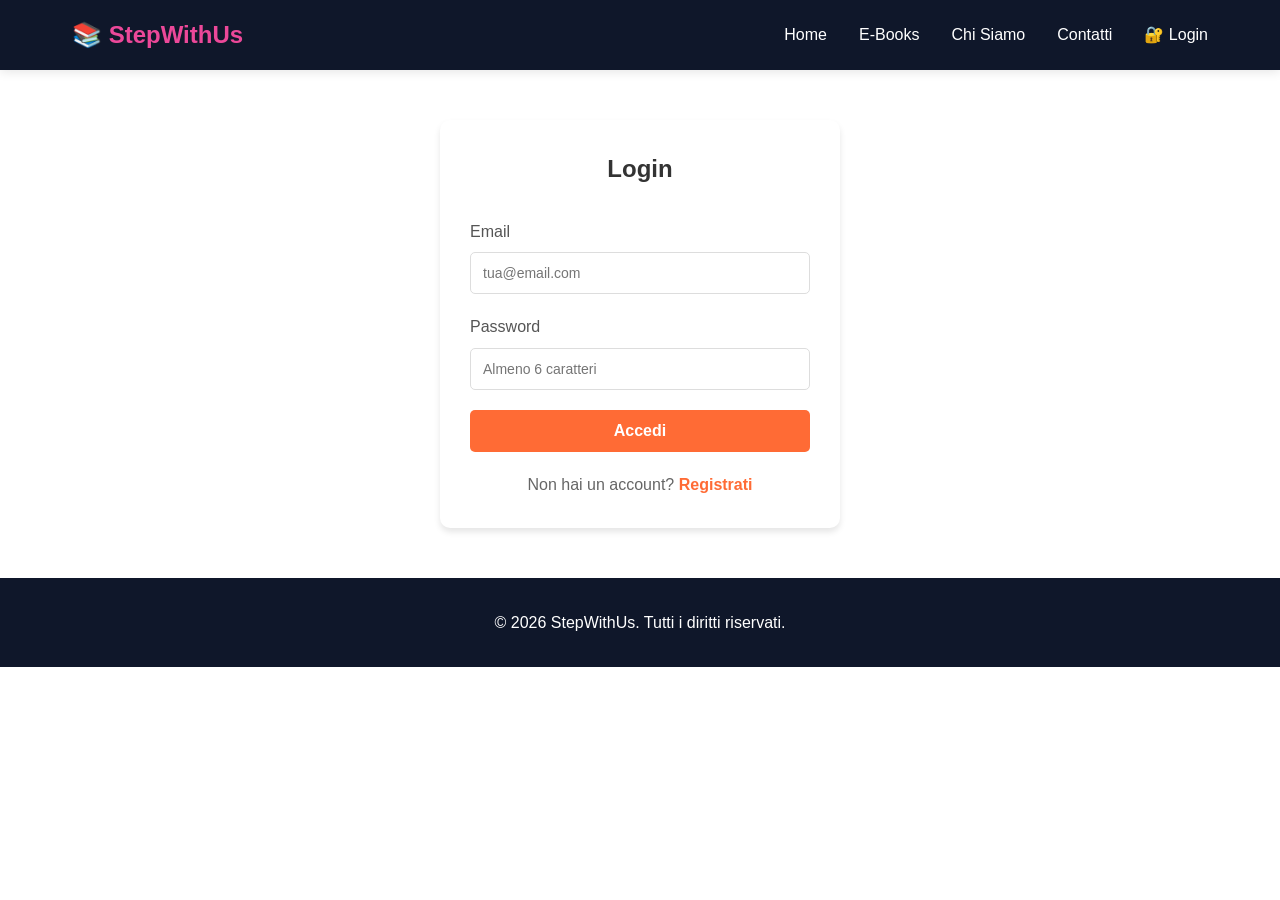
==== login.html @ 95d9225c "Add login and registration page with Firebase authentication" ====
<!DOCTYPE html>
<html lang="it">
<head>
    <meta charset="UTF-8">
    <meta name="viewport" content="width=device-width, initial-scale=1.0">
    <title>Login - StepWithUs</title>
    <link rel="stylesheet" href="css/style.css">
    <style>
        .auth-container {
            max-width: 400px;
            margin: 50px auto;
            padding: 30px;
            background: white;
            border-radius: 10px;
            box-shadow: 0 4px 6px rgba(0,0,0,0.1);
        }

        .auth-container h2 {
            text-align: center;
            margin-bottom: 30px;
            color: #333;
        }

        .form-group {
            margin-bottom: 20px;
        }

        .form-group label {
            display: block;
            margin-bottom: 8px;
            color: #555;
            font-weight: 500;
        }

        .form-group input {
            width: 100%;
            padding: 12px;
            border: 1px solid #ddd;
            border-radius: 5px;
            font-size: 14px;
            box-sizing: border-box;
        }

        .form-group input:focus {
            outline: none;
            border-color: #FF6B35;
            box-shadow: 0 0 5px rgba(255, 107, 53, 0.3);
        }

        .auth-button {
            width: 100%;
            padding: 12px;
            background: #FF6B35;
            color: white;
            border: none;
            border-radius: 5px;
            font-size: 16px;
            font-weight: bold;
            cursor: pointer;
            transition: background 0.3s;
        }

        .auth-button:hover {
            background: #E55A2B;
        }

        .toggle-form {
            text-align: center;
            margin-top: 20px;
            color: #666;
        }

        .toggle-form a {
            color: #FF6B35;
            cursor: pointer;
            text-decoration: none;
            font-weight: bold;
        }

        .toggle-form a:hover {
            text-decoration: underline;
        }

        .error-message {
            background: #fee;
            color: #c33;
            padding: 10px;
            border-radius: 5px;
            margin-bottom: 15px;
            display: none;
        }

        .success-message {
            background: #efe;
            color: #3c3;
            padding: 10px;
            border-radius: 5px;
            margin-bottom: 15px;
            display: none;
        }

        .loading {
            display: none;
            text-align: center;
            margin-bottom: 15px;
        }

        .spinner {
            border: 3px solid #f3f3f3;
            border-top: 3px solid #FF6B35;
            border-radius: 50%;
            width: 30px;
            height: 30px;
            animation: spin 1s linear infinite;
            margin: 0 auto;
        }

        @keyframes spin {
            0% { transform: rotate(0deg); }
            100% { transform: rotate(360deg); }
        }

        #login-form {
            display: block;
        }

        #signup-form {
            display: none;
        }
    </style>
</head>
<body>
    <!-- Navigazione -->
    <nav class="navbar">
        <div class="container">
            <div class="logo">📚 StepWithUs</div>
            <ul class="nav-links">
                <li><a href="index.html#home">Home</a></li>
                <li><a href="index.html#ebooks">E-Books</a></li>
                <li><a href="index.html#about">Chi Siamo</a></li>
                <li><a href="index.html#contact">Contatti</a></li>
                <li id="auth-link"><a href="login.html">🔐 Login</a></li>
            </ul>
        </div>
    </nav>

    <!-- Auth Container -->
    <div class="auth-container">
        <!-- Error Message -->
        <div class="error-message" id="error-message"></div>
        
        <!-- Success Message -->
        <div class="success-message" id="success-message"></div>

        <!-- Loading -->
        <div class="loading" id="loading">
            <div class="spinner"></div>
        </div>

        <!-- LOGIN FORM -->
        <form id="login-form" onsubmit="handleLogin(event)">
            <h2>Login</h2>
            
            <div class="form-group">
                <label for="login-email">Email</label>
                <input type="email" id="login-email" required placeholder="tua@email.com">
            </div>

            <div class="form-group">
                <label for="login-password">Password</label>
                <input type="password" id="login-password" required placeholder="Almeno 6 caratteri">
            </div>

            <button type="submit" class="auth-button">Accedi</button>

            <div class="toggle-form">
                Non hai un account? <a onclick="toggleForm()">Registrati</a>
            </div>
        </form>

        <!-- SIGNUP FORM -->
        <form id="signup-form" onsubmit="handleSignup(event)">
            <h2>Registrazione</h2>
            
            <div class="form-group">
                <label for="signup-name">Nome</label>
                <input type="text" id="signup-name" required placeholder="Il tuo nome">
            </div>

            <div class="form-group">
                <label for="signup-email">Email</label>
                <input type="email" id="signup-email" required placeholder="tua@email.com">
            </div>

            <div class="form-group">
                <label for="signup-password">Password</label>
                <input type="password" id="signup-password" required placeholder="Almeno 6 caratteri">
            </div>

            <div class="form-group">
                <label for="signup-password-confirm">Conferma Password</label>
                <input type="password" id="signup-password-confirm" required placeholder="Ripeti la password">
            </div>

            <button type="submit" class="auth-button">Registrati</button>

            <div class="toggle-form">
                Hai già un account? <a onclick="toggleForm()">Accedi</a>
            </div>
        </form>
    </div>

    <!-- Footer -->
    <footer>
        <div class="container">
            <p>&copy; 2026 StepWithUs. Tutti i diritti riservati.</p>
        </div>
    </footer>

    <!-- Firebase -->
    <script type="module" src="js/auth.js"></script>
</body>
</html>
---- css/style.css ----
/* Reset e Variabili */
* {
    margin: 0;
    padding: 0;
    box-sizing: border-box;
}

:root {
    --primary-color: #6366f1;
    --secondary-color: #ec4899;
    --dark-bg: #0f172a;
    --light-bg: #f8fafc;
    --text-dark: #1e293b;
    --text-light: #64748b;
    --border-color: #e2e8f0;
    --success: #10b981;
    --spacing-unit: 1rem;
}

body {
    font-family: 'Segoe UI', Tahoma, Geneva, Verdana, sans-serif;
    color: var(--text-dark);
    line-height: 1.6;
    background-color: #fff;
}

.container {
    max-width: 1200px;
    margin: 0 auto;
    padding: 0 2rem;
}

/* Navigazione */
.navbar {
    background-color: var(--dark-bg);
    color: white;
    padding: 1rem 0;
    position: sticky;
    top: 0;
    z-index: 100;
    box-shadow: 0 2px 10px rgba(0,0,0,0.1);
}

.navbar .container {
    display: flex;
    justify-content: space-between;
    align-items: center;
}

.logo {
    font-size: 1.5rem;
    font-weight: bold;
    color: var(--secondary-color);
}

.nav-links {
    display: flex;
    list-style: none;
    gap: 2rem;
}

.nav-links a {
    color: white;
    text-decoration: none;
    transition: color 0.3s;
}

.nav-links a:hover {
    color: var(--secondary-color);
}

.cart-btn {
    background-color: var(--secondary-color) !important;
    padding: 0.5rem 1rem !important;
    border-radius: 5px;
    transition: background-color 0.3s;
    border: none;
    cursor: pointer;
}

.cart-btn:hover {
    background-color: #d1336b !important;
}

/* Hero Section */
.hero {
    background: linear-gradient(135deg, var(--primary-color) 0%, var(--secondary-color) 100%);
    color: white;
    padding: 8rem 2rem;
    text-align: center;
}

.hero-content h1 {
    font-size: 3.5rem;
    margin-bottom: 1rem;
    font-weight: 800;
}

.hero-content p {
    font-size: 1.25rem;
    margin-bottom: 2rem;
    opacity: 0.95;
}

.cta-btn {
    display: inline-block;
    background-color: white;
    color: var(--primary-color);
    padding: 1rem 2.5rem;
    text-decoration: none;
    border-radius: 8px;
    font-weight: 600;
    transition: transform 0.3s, box-shadow 0.3s;
    cursor: pointer;
    border: none;
    font-size: 1rem;
}

.cta-btn:hover {
    transform: translateY(-3px);
    box-shadow: 0 10px 25px rgba(0,0,0,0.2);
}

/* Sezione E-Books */
.ebooks {
    padding: 6rem 2rem;
    background-color: var(--light-bg);
}

.ebooks h2 {
    text-align: center;
    font-size: 2.5rem;
    margin-bottom: 3rem;
    color: var(--text-dark);
}

.filters {
    display: flex;
    justify-content: center;
    gap: 1rem;
    margin-bottom: 3rem;
    flex-wrap: wrap;
}

.filter-btn {
    padding: 0.75rem 1.5rem;
    border: 2px solid var(--border-color);
    background-color: white;
    color: var(--text-dark);
    border-radius: 25px;
    cursor: pointer;
    transition: all 0.3s;
    font-weight: 500;
}

.filter-btn:hover,
.filter-btn.active {
    border-color: var(--primary-color);
    background-color: var(--primary-color);
    color: white;
}

.ebooks-grid {
    display: grid;
    grid-template-columns: repeat(auto-fill, minmax(280px, 1fr));
    gap: 2rem;
}

.ebook-card {
    background: white;
    border-radius: 12px;
    overflow: hidden;
    box-shadow: 0 4px 6px rgba(0,0,0,0.1);
    transition: transform 0.3s, box-shadow 0.3s;
    cursor: pointer;
    display: flex;
    flex-direction: column;
}

.ebook-card:hover {
    transform: translateY(-8px);
    box-shadow: 0 12px 20px rgba(0,0,0,0.15);
}

.ebook-cover {
    background: linear-gradient(135deg, var(--primary-color), var(--secondary-color));
    height: 250px;
    display: flex;
    align-items: center;
    justify-content: center;
    font-size: 4rem;
    color: white;
}

.ebook-info {
    padding: 1.5rem;
    flex-grow: 1;
    display: flex;
    flex-direction: column;
}

.ebook-category {
    display: inline-block;
    background-color: #e0e7ff;
    color: var(--primary-color);
    padding: 0.25rem 0.75rem;
    border-radius: 20px;
    font-size: 0.75rem;
    font-weight: 600;
    margin-bottom: 0.5rem;
    width: fit-content;
}

.ebook-title {
    font-size: 1.25rem;
    font-weight: 700;
    margin-bottom: 0.5rem;
    color: var(--text-dark);
}

.ebook-author {
    color: var(--text-light);
    font-size: 0.9rem;
    margin-bottom: 1rem;
}

.ebook-description {
    color: var(--text-light);
    font-size: 0.95rem;
    margin-bottom: 1rem;
    flex-grow: 1;
}

.ebook-price {
    font-size: 1.75rem;
    font-weight: 800;
    color: var(--secondary-color);
    margin-bottom: 1rem;
}

.ebook-actions {
    display: flex;
    gap: 0.5rem;
}

.btn {
    flex: 1;
    padding: 0.75rem 1rem;
    border: none;
    border-radius: 6px;
    cursor: pointer;
    font-weight: 600;
    transition: all 0.3s;
    font-size: 0.9rem;
}

.btn-primary {
    background-color: var(--primary-color);
    color: white;
}

.btn-primary:hover {
    background-color: #4f46e5;
}

.btn-secondary {
    background-color: var(--light-bg);
    color: var(--primary-color);
    border: 2px solid var(--primary-color);
}

.btn-secondary:hover {
    background-color: var(--primary-color);
    color: white;
}

/* Chi Siamo */
.about {
    padding: 6rem 2rem;
}

.about h2 {
    text-align: center;
    font-size: 2.5rem;
    margin-bottom: 2rem;
}

.about > .container > p {
    text-align: center;
    font-size: 1.1rem;
    color: var(--text-light);
    max-width: 600px;
    margin: 0 auto 3rem;
}

.features {
    display: grid;
    grid-template-columns: repeat(auto-fit, minmax(250px, 1fr));
    gap: 2rem;
    margin-top: 2rem;
}

.feature {
    text-align: center;
    padding: 2rem;
    background-color: var(--light-bg);
    border-radius: 12px;
}

.feature-icon {
    display: inline-block;
    width: 50px;
    height: 50px;
    background-color: var(--success);
    color: white;
    border-radius: 50%;
    line-height: 50px;
    font-size: 1.5rem;
    margin-bottom: 1rem;
}

.feature h3 {
    margin-bottom: 0.5rem;
    color: var(--text-dark);
}

.feature p {
    color: var(--text-light);
}

/* Contatti */
.contact {
    background-color: var(--light-bg);
    padding: 6rem 2rem;
}

.contact h2 {
    text-align: center;
    font-size: 2.5rem;
    margin-bottom: 3rem;
}

.contact-info {
    display: grid;
    grid-template-columns: repeat(auto-fit, minmax(250px, 1fr));
    gap: 2rem;
    max-width: 600px;
    margin: 0 auto;
}

.contact-item {
    background: white;
    padding: 2rem;
    border-radius: 12px;
    text-align: center;
}

.contact-item h3 {
    margin-bottom: 1rem;
    color: var(--primary-color);
}

.contact-item a {
    color: var(--primary-color);
    text-decoration: none;
    font-weight: 600;
}

.contact-item a:hover {
    text-decoration: underline;
}

.social-links {
    display: flex;
    justify-content: center;
    gap: 1rem;
}

.social-links a {
    padding: 0.5rem 1rem;
    background-color: var(--light-bg);
    border-radius: 6px;
    transition: background-color 0.3s;
    text-decoration: none;
}

.social-links a:hover {
    background-color: var(--primary-color);
    color: white;
}

/* Footer */
footer {
    background-color: var(--dark-bg);
    color: white;
    text-align: center;
    padding: 2rem;
}

/* Modal */
.modal {
    display: none;
    position: fixed;
    z-index: 1000;
    left: 0;
    top: 0;
    width: 100%;
    height: 100%;
    background-color: rgba(0,0,0,0.5);
    animation: fadeIn 0.3s;
}

@keyframes fadeIn {
    from { opacity: 0; }
    to { opacity: 1; }
}

.modal.show {
    display: flex;
    align-items: center;
    justify-content: center;
}

.modal-content {
    background-color: white;
    padding: 2rem;
    border-radius: 12px;
    max-width: 600px;
    width: 90%;
    max-height: 90vh;
    overflow-y: auto;
    position: relative;
    animation: slideUp 0.3s;
}

@keyframes slideUp {
    from {
        transform: translateY(50px);
        opacity: 0;
    }
    to {
        transform: translateY(0);
        opacity: 1;
    }
}

.product-modal {
    max-width: 700px;
}

.close {
    position: absolute;
    right: 1.5rem;
    top: 1.5rem;
    font-size: 2rem;
    cursor: pointer;
    color: var(--text-light);
    transition: color 0.3s;
}

.close:hover {
    color: var(--text-dark);
}

.modal h2 {
    margin-bottom: 1.5rem;
    color: var(--text-dark);
}

/* Carrello */
#cart-items {
    margin-bottom: 1.5rem;
}

.cart-item {
    display: flex;
    justify-content: space-between;
    align-items: center;
    padding: 1rem;
    background-color: var(--light-bg);
    border-radius: 6px;
    margin-bottom: 1rem;
}

.cart-item-info h4 {
    margin-bottom: 0.25rem;
}

.cart-item-info p {
    color: var(--text-light);
    font-size: 0.9rem;
}

.cart-item-price {
    font-weight: 700;
    color: var(--secondary-color);
}

.remove-btn {
    background-color: #ef4444;
    color: white;
    border: none;
    padding: 0.5rem 1rem;
    border-radius: 6px;
    cursor: pointer;
    transition: background-color 0.3s;
}

.remove-btn:hover {
    background-color: #dc2626;
}

.empty-cart {
    text-align: center;
    padding: 2rem;
    color: var(--text-light);
}

.cart-total {
    text-align: right;
    padding: 1rem;
    background-color: var(--light-bg);
    border-radius: 6px;
    font-size: 1.25rem;
    margin-bottom: 1.5rem;
}

.checkout-btn {
    width: 100%;
    padding: 1rem;
    background-color: var(--success);
    color: white;
    border: none;
    border-radius: 6px;
    font-size: 1.1rem;
    font-weight: 700;
    cursor: pointer;
    transition: background-color 0.3s;
}

.checkout-btn:hover {
    background-color: #059669;
}

.checkout-note {
    text-align: center;
    color: var(--text-light);
    font-size: 0.9rem;
    margin-top: 1rem;
}

/* Dettagli Prodotto */
.product-detail {
    display: grid;
    grid-template-columns: 1fr 1fr;
    gap: 2rem;
}

.product-cover-large {
    background: linear-gradient(135deg, var(--primary-color), var(--secondary-color));
    height: 400px;
    border-radius: 12px;
    display: flex;
    align-items: center;
    justify-content: center;
    font-size: 6rem;
    color: white;
}

.product-info-detail h2 {
    margin-bottom: 1rem;
}

.product-meta {
    color: var(--text-light);
    margin-bottom: 1.5rem;
}

.product-meta p {
    margin-bottom: 0.5rem;
}

.product-full-description {
    color: var(--text-light);
    margin-bottom: 1.5rem;
    line-height: 1.8;
}

.product-price-large {
    font-size: 2.5rem;
    font-weight: 800;
    color: var(--secondary-color);
    margin-bottom: 2rem;
}

.product-detail-actions {
    display: flex;
    gap: 1rem;
}

.product-detail-actions .btn {
    flex: 1;
    padding: 1rem;
    font-size: 1rem;
}

/* Responsive */
@media (max-width: 768px) {
    .hero-content h1 {
        font-size: 2rem;
    }

    .hero-content p {
        font-size: 1rem;
    }

    .ebooks-grid {
        grid-template-columns: 1fr;
    }

    .nav-links {
        gap: 1rem;
        font-size: 0.9rem;
    }

    .modal-content {
        width: 95%;
        padding: 1.5rem;
    }

    .product-detail {
        grid-template-columns: 1fr;
    }

    .product-cover-large {
        height: 300px;
        font-size: 4rem;
    }

    .product-detail-actions {
        flex-direction: column;
    }
}
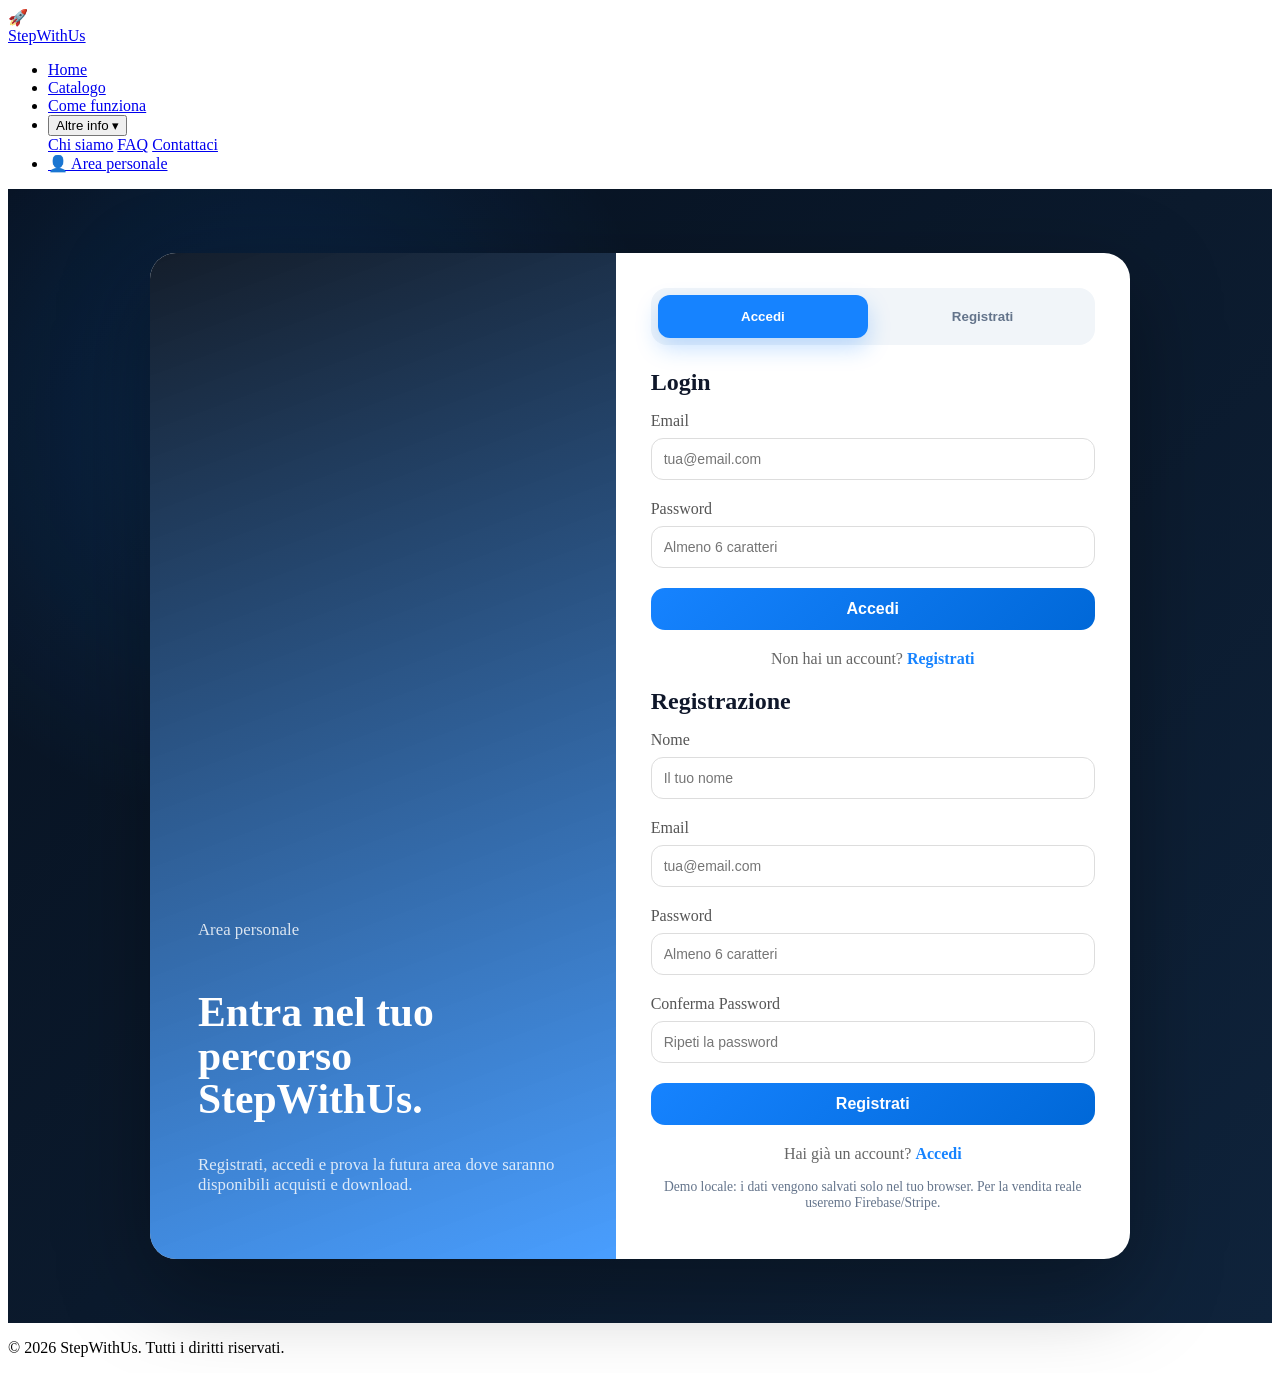
==== commit bf55d3e4: "Add files via upload upload test" ====
--- a/login.html
+++ b/login.html
@@ -120,44 +120,53 @@
             100% { transform: rotate(360deg); }
         }
 
-        #login-form {
-            display: block;
-        }
-
-        #signup-form {
-            display: none;
-        }
+        .auth-page { min-height: calc(100vh - 150px); display:grid; place-items:center; padding:4rem 1rem; background: radial-gradient(circle at 20% 20%, rgba(22,131,255,.18), transparent 30%), linear-gradient(135deg,#07111f,#0f233b); }
+        .auth-container { max-width: 980px; width:100%; margin:0; display:grid; grid-template-columns: .95fr 1.05fr; padding:0; overflow:hidden; border-radius:26px; background:#fff; box-shadow:0 30px 90px rgba(0,0,0,.35); }
+        .auth-side { color:white; padding:3rem; background:linear-gradient(160deg,rgba(7,17,31,.95),rgba(22,131,255,.78)), url('images/stepwithus-promo.png') center/cover; display:flex; flex-direction:column; justify-content:flex-end; min-height:560px; }
+        .auth-side h1{font-size:2.6rem;line-height:1.05;margin-bottom:1rem}.auth-side p{color:rgba(255,255,255,.82);font-size:1.05rem}.auth-panel{padding:2.2rem}.auth-tabs{display:grid;grid-template-columns:1fr 1fr;gap:.6rem;margin-bottom:1.5rem;background:#f1f5f9;padding:.45rem;border-radius:16px}.auth-tab{border:0;padding:.85rem;border-radius:12px;font-weight:900;cursor:pointer;background:transparent;color:#64748b}.auth-tab.active{background:#1683ff;color:white;box-shadow:0 10px 22px rgba(22,131,255,.25)}
+        .hidden-form{display:none!important}.auth-container h2{text-align:left;color:#0f172a;margin-bottom:1rem}.auth-button{background:linear-gradient(135deg,#1683ff,#0068d8);border-radius:14px}.auth-button:hover{background:linear-gradient(135deg,#0068d8,#004fa8);transform:translateY(-2px)}.form-group input{border-radius:12px}.form-group input:focus{border-color:#1683ff;box-shadow:0 0 0 4px rgba(22,131,255,.12)}.toggle-form a{color:#1683ff}.auth-note{font-size:.85rem;color:#64748b;text-align:center;margin-top:1rem}.success-message,.error-message{border-radius:12px}.loading{margin:0 0 1rem}@media(max-width:850px){.auth-container{grid-template-columns:1fr}.auth-side{min-height:260px;padding:2rem}.auth-panel{padding:1.4rem}}
     </style>
 </head>
 <body>
-    <!-- Navigazione -->
+  <div class="login-orbit-rocket" aria-hidden="true">🚀</div>
     <nav class="navbar">
         <div class="container">
-            <div class="logo">📚 StepWithUs</div>
-            <ul class="nav-links">
+            <a class="logo" href="index.html"><span class="logo-mark"><i></i><i></i><i></i><em></em></span> StepWithUs</a>
+            <ul class="nav-links clean-nav compact-nav">
                 <li><a href="index.html#home">Home</a></li>
-                <li><a href="index.html#ebooks">E-Books</a></li>
-                <li><a href="index.html#about">Chi Siamo</a></li>
-                <li><a href="index.html#contact">Contatti</a></li>
-                <li id="auth-link"><a href="login.html">🔐 Login</a></li>
+                <li><a href="index.html#ebooks">Catalogo</a></li>
+                <li><a href="come-funziona.html">Come funziona</a></li>
+                <li class="more-menu">
+                  <button class="more-toggle" type="button" aria-haspopup="true" aria-expanded="false">Altre info ▾</button>
+                  <div class="more-dropdown" role="menu">
+                    <a href="index.html#about" role="menuitem">Chi siamo</a>
+                    <a href="index.html#faq" role="menuitem">FAQ</a>
+                    <a href="index.html#contact" role="menuitem">Contattaci</a>
+                  </div>
+                </li>
+                <li><a href="my-ebooks.html" class="account-link">👤 Area personale</a></li>
             </ul>
         </div>
     </nav>
 
-    <!-- Auth Container -->
+    <main class="auth-page">
     <div class="auth-container">
-        <!-- Error Message -->
+        <aside class="auth-side">
+            <p class="eyebrow">Area personale</p>
+            <h1>Entra nel tuo percorso StepWithUs.</h1>
+            <p>Registrati, accedi e prova la futura area dove saranno disponibili acquisti e download.</p>
+        </aside>
+        <section class="auth-panel">
+        <div class="auth-tabs">
+            <button type="button" class="auth-tab active" data-auth-tab="login">Accedi</button>
+            <button type="button" class="auth-tab" data-auth-tab="signup">Registrati</button>
+        </div>
         <div class="error-message" id="error-message"></div>
-        
-        <!-- Success Message -->
         <div class="success-message" id="success-message"></div>
-
-        <!-- Loading -->
         <div class="loading" id="loading">
             <div class="spinner"></div>
         </div>
 
-        <!-- LOGIN FORM -->
         <form id="login-form" onsubmit="handleLogin(event)">
             <h2>Login</h2>
             
@@ -178,7 +187,6 @@
             </div>
         </form>
 
-        <!-- SIGNUP FORM -->
         <form id="signup-form" onsubmit="handleSignup(event)">
             <h2>Registrazione</h2>
             
@@ -208,16 +216,17 @@
                 Hai già un account? <a onclick="toggleForm()">Accedi</a>
             </div>
         </form>
+        <p class="auth-note">Demo locale: i dati vengono salvati solo nel tuo browser. Per la vendita reale useremo Firebase/Stripe.</p>
+        </section>
     </div>
-
-    <!-- Footer -->
+    </main>
+
     <footer>
         <div class="container">
             <p>&copy; 2026 StepWithUs. Tutti i diritti riservati.</p>
         </div>
     </footer>
 
-    <!-- Firebase -->
-    <script type="module" src="js/auth.js"></script>
+    <script src="js/auth.js"></script>
 </body>
-</html>
+</html>
